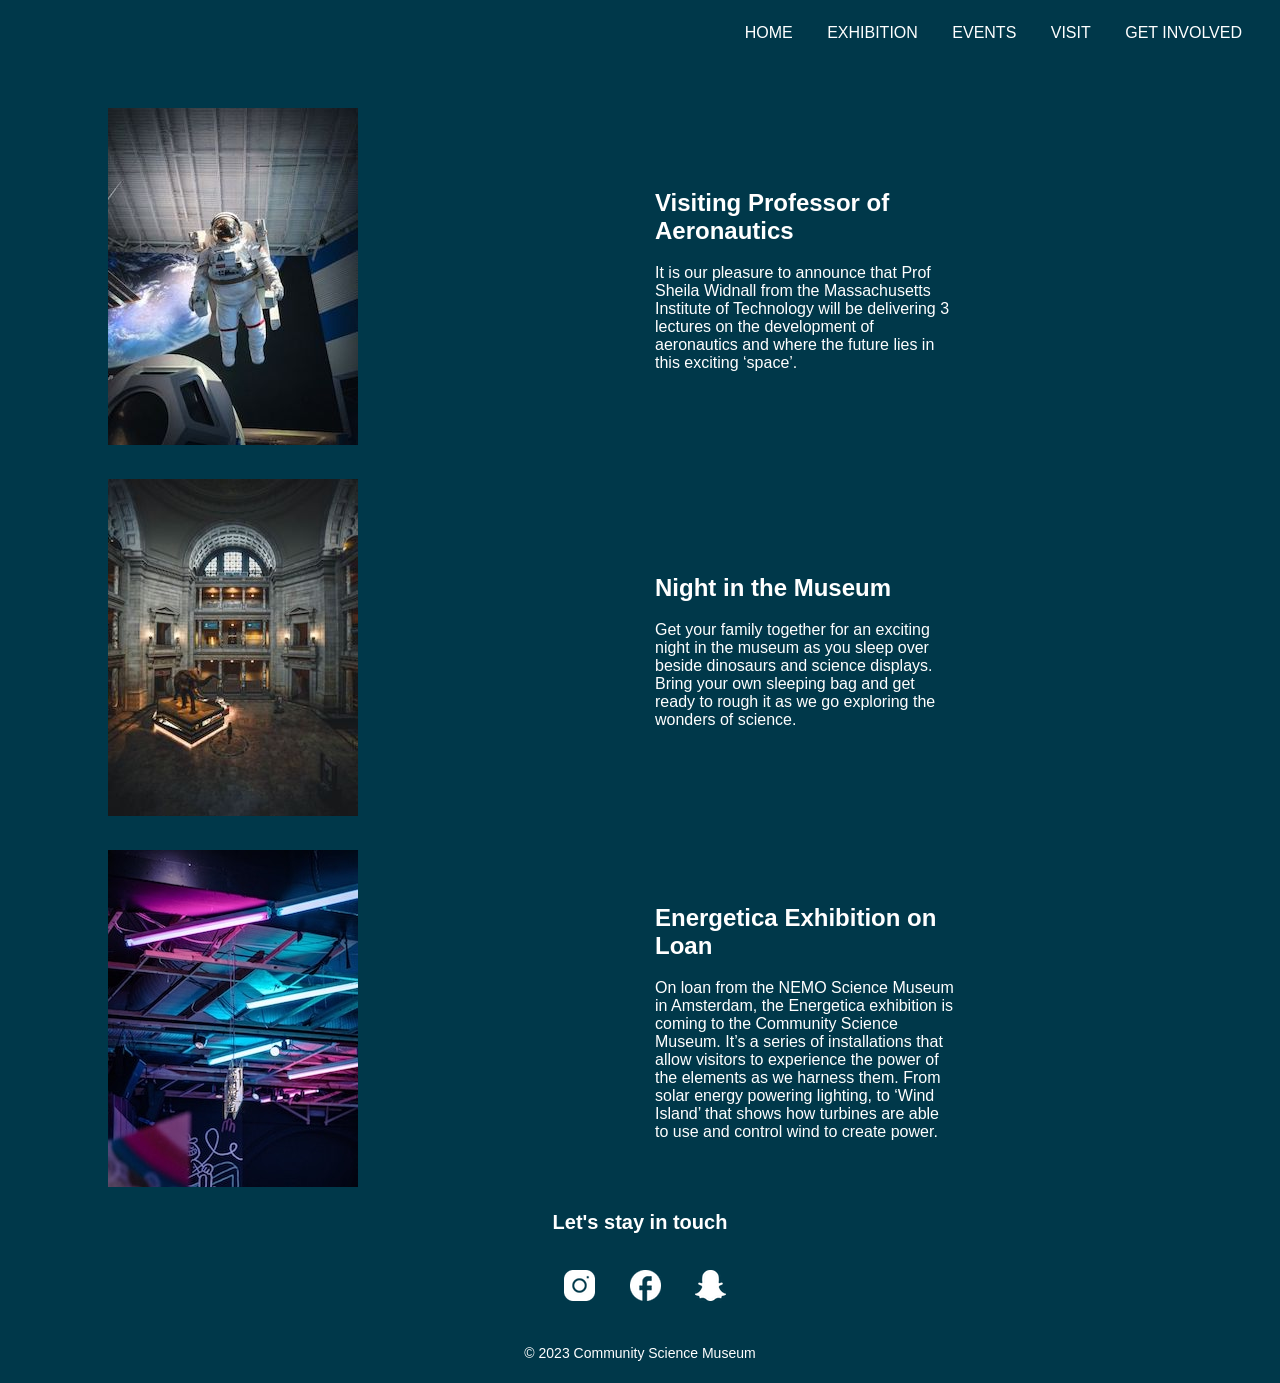
==== events.html @ 3a11b75a "update" ====
<!DOCTYPE html>
<html lang="en">
<head>
    <meta charset="UTF-8">
    <meta name="viewport" content="width=device-width, initial-scale=1.0">
    <title>Events</title>
    <link href="css/styles.css" rel="stylesheet">
</head>
<body>
    <header>
        <nav>
            <ul>
                <li><a href="index.html">Home</a></li>
                <li><a href="exhibition/exhibition.html">Exhibition</a></li>
                <li><a href="events/events.html">Events</a></li>
                <li><a href="visit/visit.html">Visit</a></li>
                <li><a href="getinvolved/getinvolved.html">Get Involved</a></li>
            </ul>
        </nav>
    </header>

    <main>
        <div class="grid-container">
            <div class="grid-item grid-item-1">
                <img src="images/events/events_visiting_professor_of_aeronautics.jpg">
            </div>
            <div class="grid-item grid-item-2">
                <h2>Visiting Professor of Aeronautics</h2>
                <p>It is our pleasure to announce that Prof Sheila Widnall from the Massachusetts Institute of Technology will be delivering 3 lectures on the development of aeronautics and where the future lies in this exciting ‘space’.</p>
            </div>
            <div class="grid-item grid-item-3">
                <img src="images/events/events_night_in_museum.jpg">
            </div>
            <div class="grid-item grid-item-4">
                <h2>Night in the Museum</h2>
                <p>Get your family together for an exciting night in the museum as you sleep over beside dinosaurs and science displays. Bring your own sleeping bag and get ready to rough it as we go exploring the wonders of science.</p>
            </div>
            <div class="grid-item grid-item-5">
                <img src="images/events/events_energetica_exhibition_on_loan.jpg">
            </div>
            <div class="grid-item grid-item-6">
                <h2>Energetica Exhibition on Loan</h2>
                <p>On loan from the NEMO Science Museum in Amsterdam, the Energetica exhibition is coming to the Community Science Museum. It’s a series of installations that allow visitors to experience the power of the elements as we harness them. From solar energy powering lighting, to ‘Wind Island’ that shows how turbines are able to use and control wind to create power.</p>
            </div>
        </div>

    </main>

    <footer>
        <div class="footer">
            <p>Let's stay in touch</p>
        </div>
        <div class="socialicons">
            <ul>
                <li><a href="https://instagram.com" target="_blank">
                    <img src="images/icons/instagramicon.png"></a></li>
                <li><a href="https://facebook.com" target="_blank">
                    <img src="images/icons/facebookicon.png" target="_blank"></a></li>
                <li><a href="https://snapchat.com" target="_blank">
                    <img src="images/icons/snapchaticon.png"></a></li>    
            </ul>
        </div>
        <div class="copyright">
            <p>&copy; 2023 Community Science Museum</p>
        </div>
    </footer>
    
</body>
</html>
---- css/styles.css ----
body {
    font-family: "Roboto", "Opens Sans", "Source Sans Pro", sans-serif;
    background-color: #00384A;
    color: #FFFFFF;
    display: grid;
    grid-template-areas:
    "header header"
    "main main"
    "footer footer"
    ;
  

}


nav { 
    
}

ul {
    text-align: right;

}

li {
    display: inline; 
    margin-right: 30px;
    
}

a {
    color: #FFFFFF;
    text-transform: uppercase;
    text-decoration: none;
    font-weight: lighter;

}

nav a:hover {
    font-weight: bolder;
}

h1 {
    text-align: center;
    color: #FFFFFF;
}


p {
    color: #FFFFFF;
}


.container {
    text-align: center;
}

.grid-container {
    display: grid;
    grid-template-columns: 1fr 1fr;
    grid-template-rows: auto 1fr auto; 
    grid-gap: 30px; 
    padding-left: 100px; 
    padding-right: 100px;
    padding-top: 50px;
    min-height: 100vh;
    align-items: center;
    justify-content: center;
    grid-template-areas: 
    "header header"
    "main main"
    "footer footer"

}

.grid-item-2,
.grid-item-4,
.grid-item-6 {
    text-align: left;
    width: 300px; 

}

.grid-item-1,
.grid-item-3,
.grid-item-5 {
    
   
}




  






footer {
    color: #FFFFFF;
    text-align: center;
    
}

.footer {
    font-size: 20px;
    font-weight: bolder;

}

.socialicons {
    padding-bottom: 10px;
    display: inline-block;
        
}

.copyright {
    font-size: 14px;
    font-weight: lighter;
    text-transform: capitalize; 

}

@media (min-width: 40em) {
    body {
        grid-template-columns: 1fr; 
        grid-template-rows: auto 1fr auto;
        grid-template-areas: 
        'header header'
        'main main'
        'footer footer'
        ;


    }

    header {
        grid-column: span 2; 
    }

    footer {
        grid-column: span 2;    
    }

} 


header { grid-area: header; }
main { grid-area: main; }
footer { grid-area: footer; }
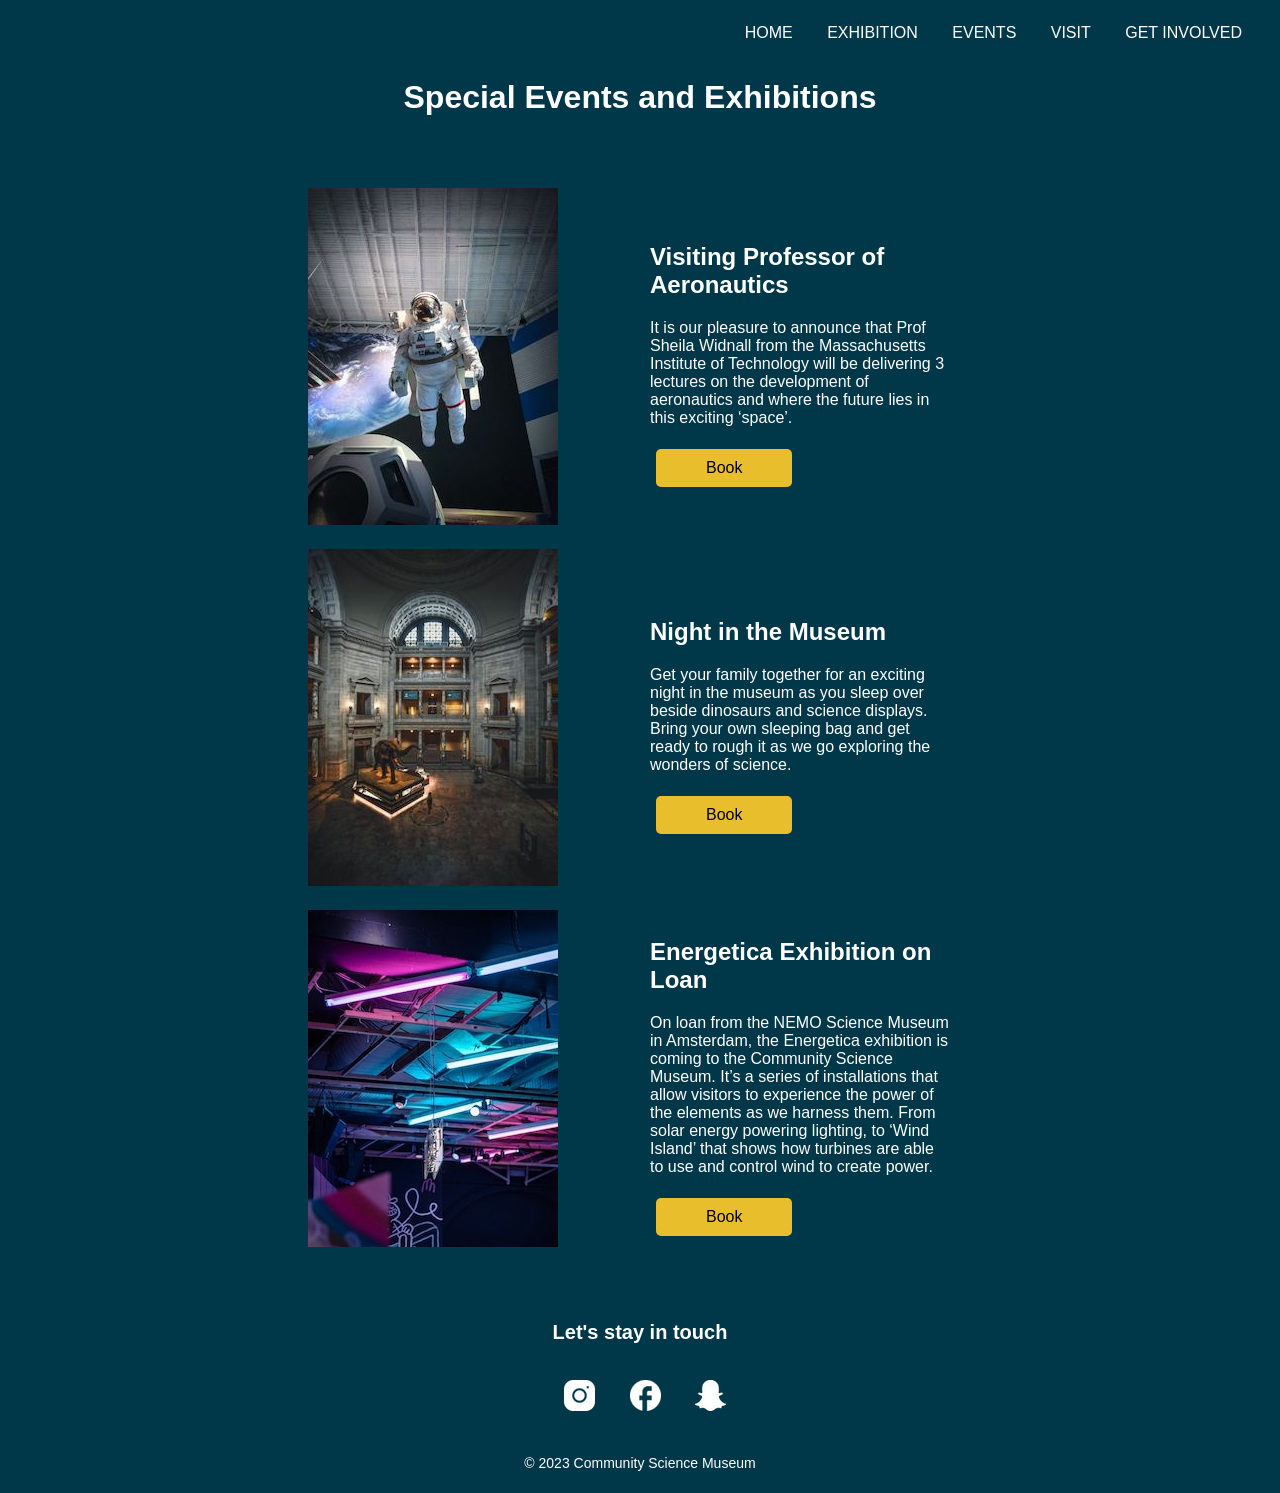
==== commit 5cecfc78: "update" ====
--- a/events.html
+++ b/events.html
@@ -20,6 +20,9 @@
     </header>
 
     <main>
+        <div>
+            <h1>Special Events and Exhibitions</h1>
+        </div>
         <div class="grid-container">
             <div class="grid-item grid-item-1">
                 <img src="images/events/events_visiting_professor_of_aeronautics.jpg">
@@ -27,6 +30,9 @@
             <div class="grid-item grid-item-2">
                 <h2>Visiting Professor of Aeronautics</h2>
                 <p>It is our pleasure to announce that Prof Sheila Widnall from the Massachusetts Institute of Technology will be delivering 3 lectures on the development of aeronautics and where the future lies in this exciting ‘space’.</p>
+                <div>
+                    <a href="index.html" class="button">Book</a>
+                </div>
             </div>
             <div class="grid-item grid-item-3">
                 <img src="images/events/events_night_in_museum.jpg">
@@ -34,6 +40,9 @@
             <div class="grid-item grid-item-4">
                 <h2>Night in the Museum</h2>
                 <p>Get your family together for an exciting night in the museum as you sleep over beside dinosaurs and science displays. Bring your own sleeping bag and get ready to rough it as we go exploring the wonders of science.</p>
+                <div>
+                    <a href="index.html" class="button">Book</a>
+                </div>
             </div>
             <div class="grid-item grid-item-5">
                 <img src="images/events/events_energetica_exhibition_on_loan.jpg">
@@ -41,6 +50,9 @@
             <div class="grid-item grid-item-6">
                 <h2>Energetica Exhibition on Loan</h2>
                 <p>On loan from the NEMO Science Museum in Amsterdam, the Energetica exhibition is coming to the Community Science Museum. It’s a series of installations that allow visitors to experience the power of the elements as we harness them. From solar energy powering lighting, to ‘Wind Island’ that shows how turbines are able to use and control wind to create power.</p>
+                <div>
+                    <a href="index.html" class="button">Book</a>
+                </div>
             </div>
         </div>
 
--- a/css/styles.css
+++ b/css/styles.css
@@ -3,18 +3,16 @@
     background-color: #00384A;
     color: #FFFFFF;
     display: grid;
-    grid-template-areas:
+    grid-template-columns: 1fr 1fr;
+    grid-template-rows: auto 1fr auto;
+    min-height: 100vh;
+    grid-template-areas: 
     "header header"
     "main main"
     "footer footer"
     ;
   
 
-}
-
-
-nav { 
-    
 }
 
 ul {
@@ -50,6 +48,19 @@
     color: #FFFFFF;
 }
 
+.button {
+    background-color: #E8BE2C;
+    color: black;
+    padding: 10px 50px; 
+    border-radius: 5px; 
+    display: inline-block; 
+    margin: 6px; 
+    text-align: center;
+    text-transform: capitalize;
+
+
+}
+
 
 .container {
     text-align: center;
@@ -59,11 +70,12 @@
     display: grid;
     grid-template-columns: 1fr 1fr;
     grid-template-rows: auto 1fr auto; 
-    grid-gap: 30px; 
-    padding-left: 100px; 
-    padding-right: 100px;
+    min-height: 100vh;
+    grid-gap: 20px; 
     padding-top: 50px;
-    min-height: 100vh;
+    padding-bottom: 50px;
+    padding-left: 300px;
+    padding-right: 300px;
     align-items: center;
     justify-content: center;
     grid-template-areas: 
@@ -72,6 +84,9 @@
     "footer footer"
 
 }
+
+
+
 
 .grid-item-2,
 .grid-item-4,
@@ -87,14 +102,6 @@
     
    
 }
-
-
-
-
-  
-
-
-
 
 
 
@@ -123,18 +130,20 @@
 
 }
 
-@media (min-width: 40em) {
+@media (min-width: 30em) {
     body {
+        display: grid;
         grid-template-columns: 1fr; 
         grid-template-rows: auto 1fr auto;
         grid-template-areas: 
-        'header header'
-        'main main'
-        'footer footer'
+        "header header"
+        "main main"
+        "footer footer"
         ;
 
 
     }
+
 
     header {
         grid-column: span 2; 
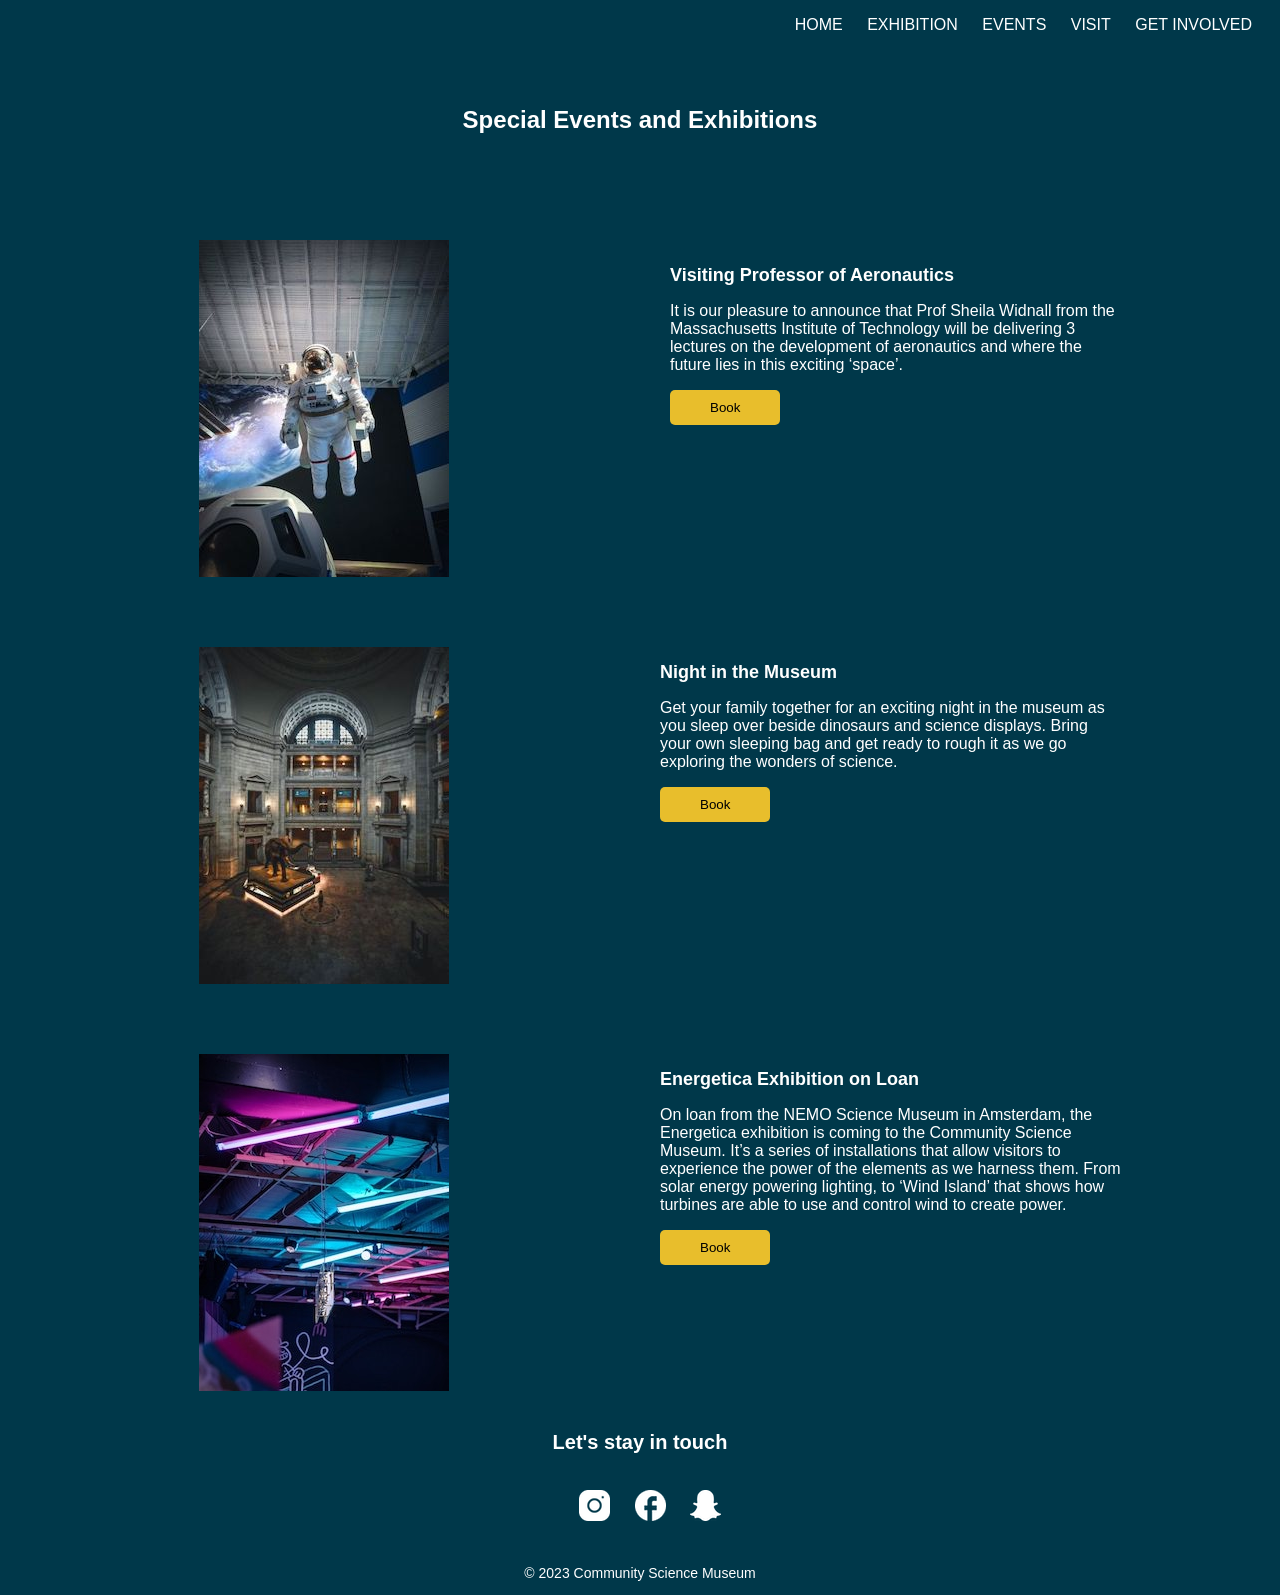
==== commit 023a1ea1: "update" ====
--- a/events.html
+++ b/events.html
@@ -20,39 +20,33 @@
     </header>
 
     <main>
-        <div>
-            <h1>Special Events and Exhibitions</h1>
-        </div>
         <div class="grid-container">
-            <div class="grid-item grid-item-1">
-                <img src="images/events/events_visiting_professor_of_aeronautics.jpg">
+            <div class="grid item grid-item-1">
+                <h1>Special Events and Exhibitions</h1>
             </div>
-            <div class="grid-item grid-item-2">
+            <div class="grid item grid-item-2">
+                <img src="images/events/events_visiting_professor_of_aeronautics.jpg" alt="Flying Astraeroneus">
+            </div>
+            <div class="grid item grid-item-3">
                 <h2>Visiting Professor of Aeronautics</h2>
                 <p>It is our pleasure to announce that Prof Sheila Widnall from the Massachusetts Institute of Technology will be delivering 3 lectures on the development of aeronautics and where the future lies in this exciting ‘space’.</p>
-                <div>
-                    <a href="index.html" class="button">Book</a>
-                </div>
+                <button type="button" class="button">Book</button>
             </div>
-            <div class="grid-item grid-item-3">
-                <img src="images/events/events_night_in_museum.jpg">
+            <div class="grid item grid-item-4">
+                <img src="images/events/events_night_in_museum.jpg" alt="Event Night in the Museum">
             </div>
-            <div class="grid-item grid-item-4">
+            <div class="grid item grid-item-5">
                 <h2>Night in the Museum</h2>
                 <p>Get your family together for an exciting night in the museum as you sleep over beside dinosaurs and science displays. Bring your own sleeping bag and get ready to rough it as we go exploring the wonders of science.</p>
-                <div>
-                    <a href="index.html" class="button">Book</a>
-                </div>
+                <button type="button" class="button">Book</button>
             </div>
-            <div class="grid-item grid-item-5">
-                <img src="images/events/events_energetica_exhibition_on_loan.jpg">
+            <div class="grid item grid-item-6">
+                <img src="images/events/events_energetica_exhibition_on_loan.jpg" alt="Purple Lights Energetica Exhibition">
             </div>
-            <div class="grid-item grid-item-6">
+            <div class="grid item grid-item-7">
                 <h2>Energetica Exhibition on Loan</h2>
                 <p>On loan from the NEMO Science Museum in Amsterdam, the Energetica exhibition is coming to the Community Science Museum. It’s a series of installations that allow visitors to experience the power of the elements as we harness them. From solar energy powering lighting, to ‘Wind Island’ that shows how turbines are able to use and control wind to create power.</p>
-                <div>
-                    <a href="index.html" class="button">Book</a>
-                </div>
+                <button type="button" class="button">Book</button>
             </div>
         </div>
 
--- a/css/styles.css
+++ b/css/styles.css
@@ -2,16 +2,7 @@
     font-family: "Roboto", "Opens Sans", "Source Sans Pro", sans-serif;
     background-color: #00384A;
     color: #FFFFFF;
-    display: grid;
-    grid-template-columns: 1fr 1fr;
-    grid-template-rows: auto 1fr auto;
-    min-height: 100vh;
-    grid-template-areas: 
-    "header header"
-    "main main"
-    "footer footer"
-    ;
-  
+   
 
 }
 
@@ -22,7 +13,7 @@
 
 li {
     display: inline; 
-    margin-right: 30px;
+    margin-right: 20px;
     
 }
 
@@ -41,68 +32,229 @@
 h1 {
     text-align: center;
     color: #FFFFFF;
-}
-
-
-p {
-    color: #FFFFFF;
-}
+    font-size: 24px;
+}
+
+h2 {
+    font-size: 18px; 
+
+}
+
 
 .button {
     background-color: #E8BE2C;
     color: black;
-    padding: 10px 50px; 
+    border: none; 
     border-radius: 5px; 
-    display: inline-block; 
-    margin: 6px; 
-    text-align: center;
-    text-transform: capitalize;
-
-
-}
-
-
-.container {
-    text-align: center;
-}
+    padding: 10px 40px; 
+
+
+}    
 
 .grid-container {
-    display: grid;
-    grid-template-columns: 1fr 1fr;
-    grid-template-rows: auto 1fr auto; 
+    display: grid; 
+    grid-template-columns: 1fr 1fr; 
+    grid-template-rows: auto 1fr auto;
+    grid-row-gap: 30px; 
+    grid-column-gap: 0px; 
     min-height: 100vh;
-    grid-gap: 20px; 
-    padding-top: 50px;
-    padding-bottom: 50px;
-    padding-left: 300px;
-    padding-right: 300px;
-    align-items: center;
-    justify-content: center;
-    grid-template-areas: 
-    "header header"
-    "main main"
-    "footer footer"
-
-}
-
-
-
-
-.grid-item-2,
-.grid-item-4,
-.grid-item-6 {
-    text-align: left;
-    width: 300px; 
-
-}
-
-.grid-item-1,
-.grid-item-3,
+
+
+
+}
+
+.grid-item-1 {
+    grid-column-start: 1;
+    grid-column-end: 3;
+    padding: 40px;
+}
+
+.grid-item-2 { 
+    display: flex;
+    justify-content: center;
+    padding: 20px; 
+
+}
+
+.grid-item-3 {
+    padding: 30px;  
+    padding-right: 150px; 
+
+}
+
+.grid-item-4 {
+    display: flex; 
+    justify-content: center;
+    padding: 20px;  
+
+}
+
 .grid-item-5 {
-    
-   
-}
-
+    padding: 20px;
+    padding-right: 150px;
+     
+    
+}
+
+.grid-item-6 { 
+    display: flex; 
+    justify-content: center;
+    padding: 20px; 
+    
+}
+
+.grid-item-7 {
+    padding: 20px; 
+    padding-bottom: 40px;
+    padding-right: 150px;
+    
+}
+
+.grid-container-1 {
+    display: grid; 
+    grid-template-columns: 1fr 1fr 1fr 1fr 1fr; 
+    grid-template-rows: auto auto auto auto auto;
+    min-height: 100vh; 
+    grid-column-gap: 10px; 
+    grid-row-gap: 20px; 
+    background-color: white; 
+    color: black;
+    
+}
+
+
+.grid-item-1-1 {
+    grid-column: span 6; 
+   
+
+}
+
+.grid-item-1-2 {
+    grid-column-start: 2;
+   
+ 
+
+}
+
+.grid-item-1-3 {
+    grid-column-start: 2;
+    display: flex; 
+    justify-content: left; 
+
+
+}
+
+.grid-item-1-4 {
+    grid-column-start: 3;
+    display: flex; 
+    justify-content: center;
+   
+ 
+
+}
+
+.grid-item-1-5 {
+    grid-column-start: 4;
+    display: flex; 
+    justify-content: right; 
+   
+ 
+
+}
+
+.grid-item-1-6 {
+    display: none; 
+  
+ 
+ 
+
+}
+
+.grid-item-1-7 {
+    grid-column-start: 2;
+    grid-column-end: 5;   
+    display: flex; 
+    justify-content: center;
+   
+
+}
+
+
+.grid-container-2 {
+    display: grid; 
+    grid-template-columns: 1fr 1fr 1fr 1fr 1fr; 
+    grid-template-rows: auto auto auto auto auto;
+    min-height: 100vh; 
+    grid-column-gap: 10px; 
+    grid-row-gap: 20px; 
+    background-color:#00384A; 
+    color: white; 
+    
+}
+
+.grid-item-2-1 {
+    grid-column: span 6; 
+   
+
+}
+
+.grid-item-2-2 {
+    grid-column-start: 2;
+   
+ 
+
+}
+
+.grid-item-2-3 {
+    grid-column-start: 2;
+    display: flex; 
+    justify-content: left; 
+
+
+}
+
+.grid-item-2-4 {
+    grid-column-start: 3;
+    display: flex; 
+    justify-content: center;
+   
+ 
+
+}
+
+.grid-item-2-5 {
+    grid-column-start: 4;
+    display: flex; 
+    justify-content: right; 
+   
+ 
+
+}
+
+.grid-item-2-6 {
+    display: none; 
+  
+ 
+ 
+
+}
+
+.grid-item-2-7 {
+    grid-column-start: 2;
+    grid-column-end: 5;   
+    display: flex; 
+    justify-content: center;
+   
+
+}
+
+
+
+
+
+
+
+  
 
 
 footer {
@@ -130,18 +282,15 @@
 
 }
 
-@media (min-width: 30em) {
+@media (max-width: 50em) {
     body {
-        display: grid;
+        display: grid; 
         grid-template-columns: 1fr; 
         grid-template-rows: auto 1fr auto;
-        grid-template-areas: 
-        "header header"
-        "main main"
-        "footer footer"
-        ;
-
-
+       
+    }
+
+    .grid-item-1-2 {
     }
 
 
@@ -149,18 +298,79 @@
         grid-column: span 2; 
     }
 
+    .grid-item-2 {
+        grid-column: span 2;
+        
+    }
+
+    .grid-item-3 {
+        grid-column: span 2;
+
+ 
+
+    }
+
+    .grid-item-4 {
+        grid-column: span 2;
+    }
+
+    .grid-item-5 {
+        grid-column: span 2;
+    }
+
+    .grid-item-6 {
+        grid-column: span 2;
+    }
+
+
+
     footer {
         grid-column: span 2;    
     }
 
-} 
-
-
-header { grid-area: header; }
-main { grid-area: main; }
-footer { grid-area: footer; }
-
-
-    
- 
-
+    .grid-item-1-1 {
+        grid-column: span 6; 
+    }
+
+    .grid-item-1-2 {
+        grid-column-start: 2; 
+    }
+
+    .grid-item-1-3,
+    .grid-item-1-4,
+    .grid-item-1-5 {
+        display: none; 
+         
+    }
+
+    .grid-item-1-6 {
+        display: block; 
+        grid-column-start: 2; 
+        grid-column-end: 5; 
+        display: flex;
+        justify-content: center;
+    
+    
+    }
+
+
+    .grid-item-1-7 {
+        grid-template-columns: span 6;
+
+        
+    }
+
+   
+
+   
+}
+
+
+
+
+
+
+
+    
+ 
+
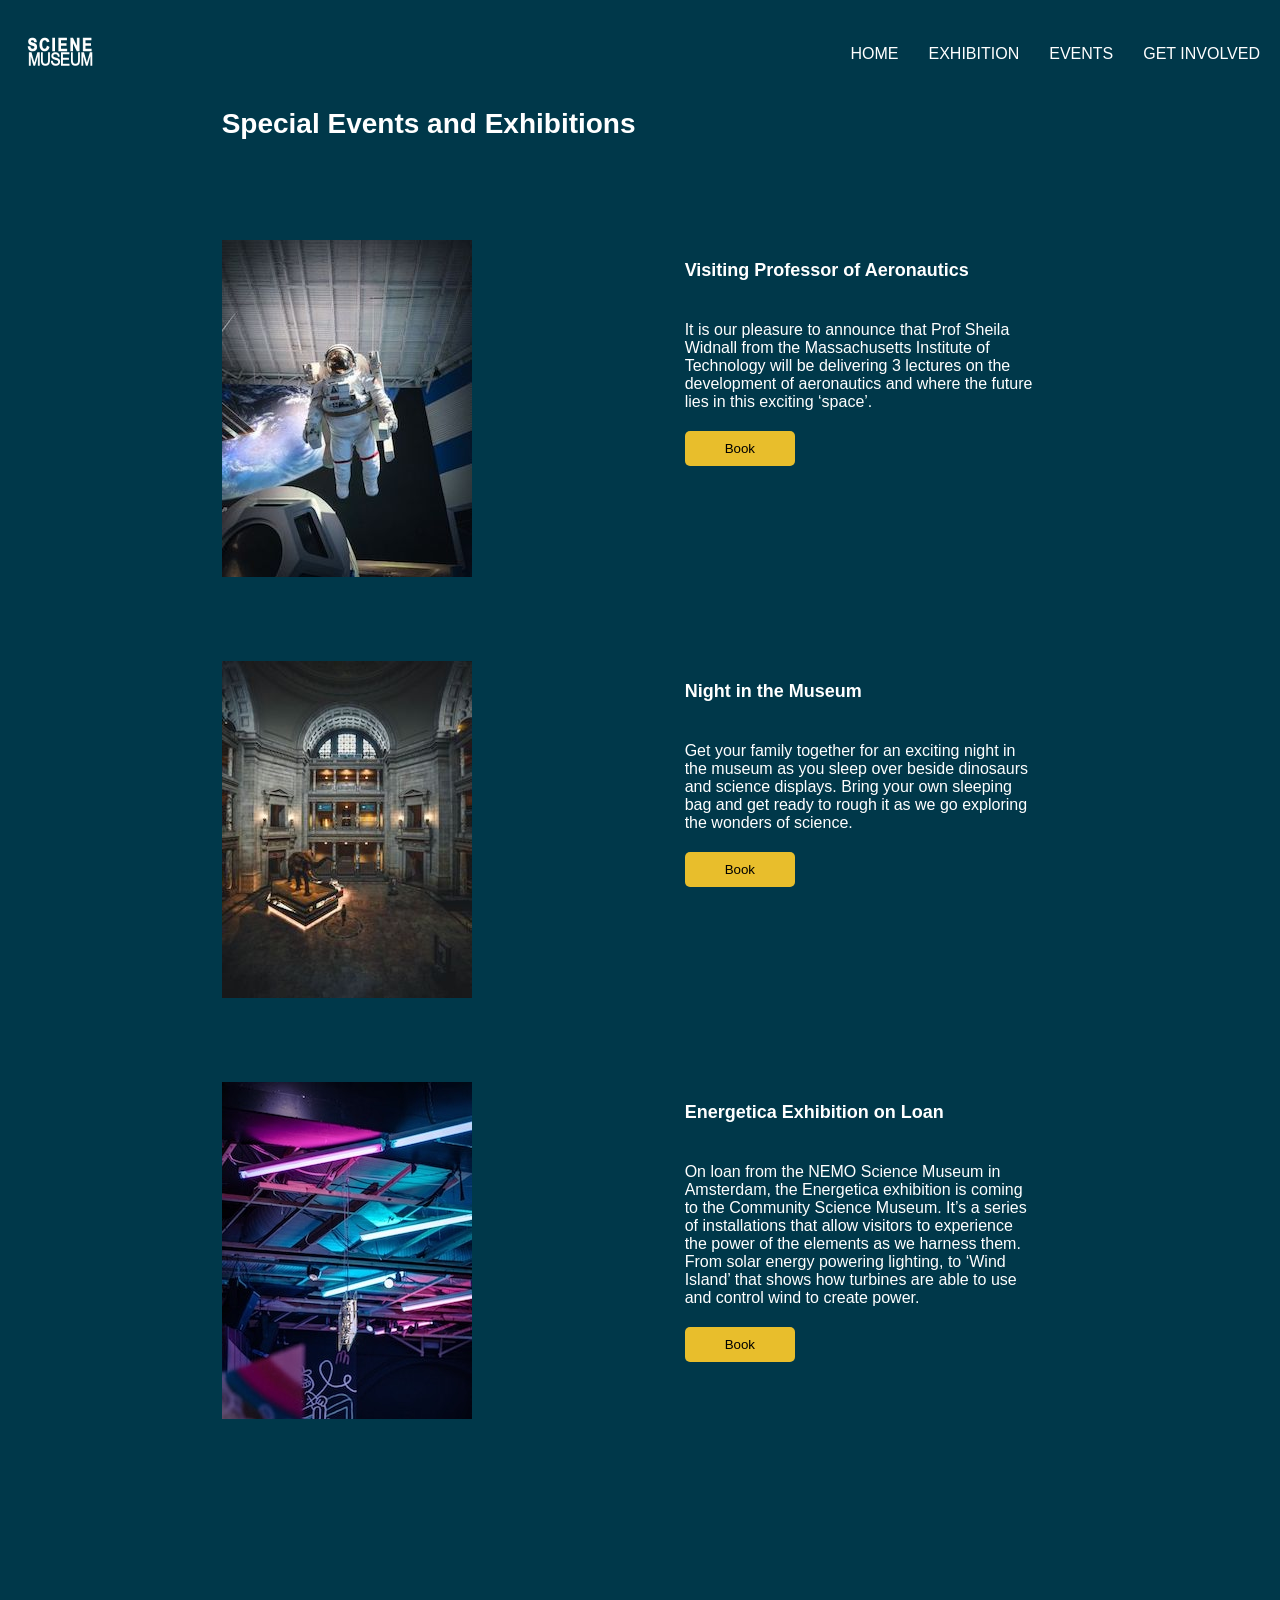
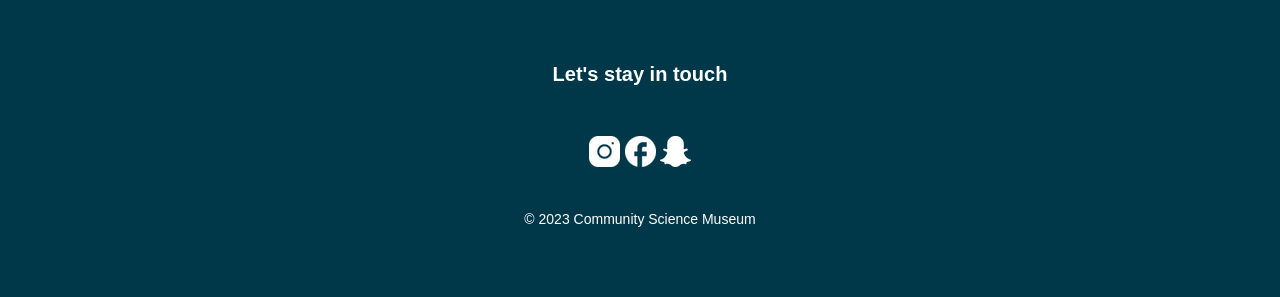
==== commit 58ec7e8e: "update" ====
--- a/events.html
+++ b/events.html
@@ -2,23 +2,29 @@
 <html lang="en">
 <head>
     <meta charset="UTF-8">
+    <meta http-equiv="X-UA-Compatible" content="IE-edge">
     <meta name="viewport" content="width=device-width, initial-scale=1.0">
-    <title>Events</title>
-    <link href="css/styles.css" rel="stylesheet">
+    <title>Hamburger Menu</title>
+    <link rel="stylesheet" href="styles.css"/>
+    <link rel="stylesheet" href="https://cdnjs.cloudflare.com/ajax/libs/font-awesome/6.4.2/css/all.min.css" integrity="sha512-z3gLpd7yknf1YoNbCzqRKc4qyor8gaKU1qmn+CShxbuBusANI9QpRohGBreCFkKxLhei6S9CQXFEbbKuqLg0DA==" crossorigin="anonymous" referrerpolicy="no-referrer" />
 </head>
 <body>
     <header>
         <nav>
-            <ul>
-                <li><a href="index.html">Home</a></li>
-                <li><a href="exhibition/exhibition.html">Exhibition</a></li>
-                <li><a href="events/events.html">Events</a></li>
-                <li><a href="visit/visit.html">Visit</a></li>
-                <li><a href="getinvolved/getinvolved.html">Get Involved</a></li>
+            <ul class="nav-bar">
+                <li class="logo"><img src="images/logo/logo_science_museum.png" alt="Logo of Community Science Museum"></a></li>
+                <input type="checkbox" id="check">
+                <span class="menu">
+                    <li><a href="index.html">Home</a></li>
+                    <li><a href="exhibition.html">Exhibition</a></li>
+                    <li><a href="events.html">Events</a></li>
+                    <li><a href="getinvolved.html">Get Involved</a></li>
+                    <label for="check" class="close-menu"><i class="fas fa-times"></i></label>
+                </span>
+                <label for="check" class="open-menu"><i class="fas fa-bars"></i></label>
             </ul>
         </nav>
     </header>
-
     <main>
         <div class="grid-container">
             <div class="grid item grid-item-1">
@@ -49,15 +55,13 @@
                 <button type="button" class="button">Book</button>
             </div>
         </div>
-
     </main>
-
     <footer>
         <div class="footer">
             <p>Let's stay in touch</p>
         </div>
-        <div class="socialicons">
-            <ul>
+        <div>
+            <ul class="social">
                 <li><a href="https://instagram.com" target="_blank">
                     <img src="images/icons/instagramicon.png"></a></li>
                 <li><a href="https://facebook.com" target="_blank">
--- a/styles.css
+++ b/styles.css
@@ -0,0 +1,612 @@
+*{
+    box-sizing: border-box; 
+    margin: 0px; 
+    padding: 0px; 
+}
+
+body {
+    font-family: "Roboto", sans-serif;
+    background-color: var(--color2);
+    --color1: white; 
+    --color2: #00384A; 
+}
+
+.nav-bar {
+    width: 100%; 
+    display: flex; 
+    justify-content: space-between;
+    align-items: center;
+    list-style: none; 
+    position: relative; 
+    background-color: var(--color2); 
+    padding: 12px 20px; 
+}
+
+.logo img {width: 80px;}
+.menu {display: flex;}
+.menu li {padding-left: 30px;}
+.menu li a {
+    display: inline-block; 
+    text-decoration: none;
+    color: var(--color1);
+    text-align: center; 
+    transition: 0.15s ease-in-out; 
+    position: relative; 
+    text-transform: uppercase;
+    font-weight: lighter; 
+}
+
+.menu li a::after {
+    content: "";
+    position: absolute; 
+    bottom: 0; 
+    left: 0; 
+    width: 0; 
+    height: 1px; 
+    background-color: var(--color1);
+    transition: 0.15s ease-in-out;
+}
+
+.menu li a:hover:after {width: 100%;}
+.open-menu , .close-menu {
+    position: absolute; 
+    color: var(--color1); 
+    cursor: pointer; 
+    font-size: 1.5rem; 
+    display: none;  
+}
+
+
+
+
+
+.open-menu {
+    top: 50%;
+    right: 20px; 
+    transform: translateY(-50%); 
+}
+
+.close-menu {
+    top: 20px; 
+    right: 20px; 
+}
+
+li {
+    display: inline;   
+}
+
+
+.header {
+    padding: 30px; 
+    text-align: center;
+    color: #FFFFFF;
+}
+
+h1 {
+    font-size: 28px;
+    padding-bottom: 20px; 
+}
+
+h2 {
+    font-size: 18px;
+    padding-bottom: 20px;     
+}
+
+p {
+    padding-bottom: 20px; 
+    padding-top: 20px; 
+}
+
+
+.button {
+    background-color: #E8BE2C;
+    color: black;
+    border: none; 
+    border-radius: 5px; 
+    padding: 10px 40px; 
+}
+
+footer {
+    color: #FFFFFF;
+    text-align: center;
+    padding-top: 50px; 
+    padding-bottom: 50px;   
+}
+
+.footer {
+    font-size: 20px;
+    font-weight: bolder;
+    padding: 10px; 
+}
+
+.social {
+    display: inline-block;
+    padding: 20px;        
+}
+
+.copyright {
+    font-size: 14px;
+    font-weight: lighter;
+    text-transform: capitalize; 
+}
+
+.container {
+    display: grid; 
+    grid-template-columns: 1fr 1fr 1fr 1fr 1fr 1fr 1fr 1fr;
+    grid-template-rows: auto 1fr auto; 
+    padding-top: 20px; 
+    grid-row-gap: 30px; 
+    padding-bottom: 20px;
+    grid-column-gap: 20px; 
+}
+
+
+.grid-container {
+    display: grid; 
+    grid-template-columns: 1fr 1fr 1fr 1fr 1fr 1fr; 
+    grid-template-rows: auto auto auto auto auto auto; 
+    grid-column-gap: 50px; 
+    grid-row-gap: 80px; 
+    color:#FFFFFF;
+    background-color: #00384A;
+}
+
+.grid-container-1 {
+    display: grid; 
+    grid-template-columns: 1fr 1fr 1fr 1fr 1fr; 
+    grid-template-rows: auto auto auto auto auto; 
+    grid-row-gap: 10px; 
+    grid-column-gap: 10px;
+    background-color: white; 
+    color: black;
+    height: 100vh; 
+}
+
+.grid-container-2 {
+    display: grid; 
+    grid-template-columns: 1fr 1fr 1fr 1fr 1fr; 
+    grid-template-rows: auto auto auto auto auto; 
+    grid-row-gap: 10px; 
+    grid-column-gap: 10px;
+    background-color: #00384A; 
+    color: white;
+    height: 100vh;
+}
+
+
+.container-item-0-1 {
+    grid-column-start: 2;
+    grid-column-end: 4;
+    background: white;
+    color: black; 
+    padding: 50px; 
+    text-align: center;
+    grid-column-gap: 20px; 
+
+}
+
+.container-item-0-2 {
+    grid-column-start: 4;
+    grid-column-end: 6;
+    background: white;
+    color: black; 
+    padding: 50px; 
+    text-align: center;
+    grid-gap: 20px; 
+    
+}
+
+.container-item-0-3 {
+    grid-column-start: 6;
+    grid-column-end: 8;
+    background: white;
+    color: black; 
+    padding: 50px; 
+    text-align: center;
+    grid-column-gap: 20px;
+    
+}
+
+.container-item-1 {
+    grid-column-start: 1; 
+    grid-column-end: 9; 
+    grid-row-start: 1;
+    grid-row-end: 18;
+    background-image: url(images/home/community_science_museum_simulator_cosmology_background.jpg);  
+    background-size: cover; 
+    background-repeat: no-repeat;
+}
+
+
+
+.container-item-2 {
+    text-align: center;
+    grid-column-start: 2;
+    grid-column-end: 8; 
+    color: white; 
+    font-size: 22px; 
+    padding-bottom: 50px; 
+}
+
+
+.container-item-3 {
+    text-align: center;
+    grid-column-start: 2;
+    grid-column-end: 8;
+    color: white; 
+    padding-top: 50px; 
+    padding-bottom: 50px; 
+}
+
+.container-item-4 {
+    grid-column-start: 1; 
+    grid-column-end: 9; 
+    grid-row-start: 21;
+    grid-row-end: 40;
+    background-image: url(images/home/scienceisfun_girl_with_numbers_background.jpg);  
+    background-size: cover; 
+    background-repeat: no-repeat; 
+}
+
+
+.container-item-5 {
+    grid-column-start: 2;
+    grid-column-end: 5;
+    display: flex; 
+    justify-content: left;
+
+
+    
+}
+
+.container-item-6 {
+    grid-column-start: 5;
+    grid-column-end: 8;
+    background: white;
+    color: black; 
+    padding: 50px; 
+    text-align: center;
+
+}
+
+
+.container-item-7 {
+    grid-column-start: 5;
+    grid-column-end: 8;
+    background: white;
+    color: black; 
+    padding: 50px; 
+    text-align: center;
+}
+
+
+.container-item-8 {
+    grid-column-start: 2;
+    grid-column-end: 5;
+    display: flex; 
+    justify-content: left;
+}
+
+.container-item-9 {
+    grid-column-start: 2;
+    grid-column-end: 5;
+    display: flex; 
+    justify-content: left;
+}
+
+.container-item-10 {
+    grid-column-start: 5;
+    grid-column-end: 8;
+    background: white;
+    color: black;
+    padding: 50px; 
+    text-align: center;
+}
+
+
+
+
+
+
+
+
+.grid-item-1 {  
+    grid-column-start: 2;
+    grid-column-end: 6; 
+}
+
+
+.grid-item-2,
+.grid-item-4,
+.grid-item-6 { 
+    grid-column-start: 2;
+    grid-column-end: 4;
+}
+
+.grid-item-3,
+.grid-item-5,
+.grid-item-7 {
+    grid-column-start: 4;
+    grid-column-end: 6;
+    padding: 5%; 
+}
+
+
+
+
+
+
+.grid-item-1-2,
+.grid-item-2-2 {
+    grid-column-start: 2;
+    padding-top: 50px;
+}
+
+.grid-item-1-3,
+.grid-item-2-3 {
+    grid-column-start: 2;
+    display: flex; 
+    justify-content: left;
+}
+
+.grid-item-1-4,
+.grid-item-2-4 {
+    grid-column-start: 3;
+    display: flex; 
+    justify-content: center;
+}
+
+.grid-item-1-5,
+.grid-item-2-5 {
+    grid-column-start: 4;
+    display: flex; 
+    justify-content: right; 
+}
+
+.grid-item-1-6,
+.grid-item-2-6 {
+    display: none; 
+}
+
+.grid-item-1-7,
+.grid-item-2-7 {
+    grid-column-start: 2;
+    grid-column-end: 5;   
+    display: flex; 
+    justify-content: center;
+}
+
+
+
+
+
+
+
+
+
+#check {display: none;}
+@media(max-width: 620px){
+    .menu {
+        flex-direction: column; 
+        align-items: center; 
+        justify-content: center; 
+        width: 80%; 
+        height: 100vh; 
+        position: fixed; 
+        top: 0; 
+        right: -100%; 
+        z-index: 100; 
+        background-color: var(--color2);
+        transition: all 0.2s ease-in-out;
+
+    }
+    .menu li {margin-top: 40px;}
+    .menu li a {padding: 10px;}
+    .open-menu , .close-menu {display: block;}
+    #check:checked ~ .menu {right: 0;}
+
+}
+
+
+
+
+
+
+
+@media(max-width: 970px) {
+
+
+    .header {
+        text-align: center; 
+    }
+
+    main {
+        display: grid; 
+        grid-template-columns: 1fr; 
+        grid-template-rows: auto 1fr auto;
+        grid-row-gap: 30px; 
+        grid-column-gap: 10px; 
+        background-color: #00384A;
+        color: #FFFFFF;
+    }
+
+    .container-item-0-1,
+    .container-item-0-2,
+    .container-item-0-3 {
+        grid-column-start: 2; 
+        grid-column-end: 8;
+    }
+
+    .container-item-2 {
+        grid-column-start: 1; 
+        grid-column-end: 9; 
+    }
+
+    .container-item-3 {
+        grid-column-start: 1; 
+        grid-column-end: 9;
+        padding-left: 20%; 
+        padding-right: 20%;
+    }
+
+    .container-item-4 {
+        grid-row-start: 23;
+        grid-row-end: 40
+
+    }
+
+
+    .container-item-5 {
+        grid-column-start: 1; 
+        grid-column-end: 9;
+        display: flex; 
+        justify-content: center;
+        padding-left: 100px;
+        padding-right: 100px; 
+        background:#00384A;
+
+        
+    }
+
+    .container-item-6 {
+        grid-column-start: 1; 
+        grid-column-end: 9;
+        padding-left: 20%; 
+        padding-right: 20%;
+        background-color: #00384A;
+        color:#FFFFFF;   
+          
+    }
+
+    .container-item-7 {
+        grid-column-start: 1;
+        grid-column-end: 9;
+        padding-left: 20%; 
+        padding-right: 20%;
+        background-color: #00384A;
+        color:#FFFFFF;
+          
+    }
+
+    .container-item-8 {
+        grid-column-start: 1; 
+        grid-column-end: 9;
+        display: flex; 
+        justify-content: center;
+        padding-left: 100px;
+        padding-right: 100px; 
+        background:#00384A;
+    }
+
+    .container-item-9 {
+        grid-column-start: 1; 
+        grid-column-end: 9;
+        display: flex; 
+        justify-content: center;
+        padding-left: 100px;
+        padding-right: 100px; 
+        background:#00384A;
+    }
+
+    .container-item-10 {
+        grid-column-start: 1; 
+        grid-column-end: 9; 
+        text-align: center;
+        background-color: #00384A;
+        color:#FFFFFF;
+        padding-left: 20%; 
+        padding-right: 20%; 
+      
+        
+    }
+
+
+
+ 
+    .grid-item-1 {
+        grid-column: span 6;
+        text-align: center; 
+    }
+
+    .grid-item-2,
+    .grid-item-4,
+    .grid-item-6 {
+        grid-column-start: 2;
+        grid-column-end: 6; 
+        display: flex; 
+        justify-content: center;     
+    }
+
+    .grid-item-3,
+    .grid-item-5,
+    .grid-item-7 {
+        grid-column-start: 2; 
+        grid-column-end: 6; 
+        text-align: center;       
+    }
+
+
+
+
+
+
+    .grid-item-1-1,
+    .grid-item-2-1 {
+        grid-column: span 6; 
+    }
+
+    .grid-item-1-2,
+    .grid-item-2-2 {
+        grid-column-start: 2; 
+        grid-column-end: 5; 
+        text-align: center; 
+    }
+
+
+    .grid-item-1-3,
+    .grid-item-1-4,
+    .grid-item-1-5,
+    .grid-item-2-3,
+    .grid-item-2-4,
+    .grid-item-2-5 {
+        display: none;     
+    }
+
+    .grid-item-1-6,
+    .grid-item-2-6 {
+        grid-column-start: 2; 
+        grid-column-end: 5; 
+        display: flex;
+        justify-content: center; 
+        padding-bottom: 20px;   
+    }
+
+    .grid-item-1-7,
+    .grid-item-2-7 {
+        text-align: center;    
+    }
+
+
+ 
+
+
+
+
+
+
+
+
+
+
+    footer {
+        grid-column: span 2;  
+        padding-top: 40px; 
+        padding-bottom: 50px;   
+    } 
+
+    
+    
+    
+}
+
+
